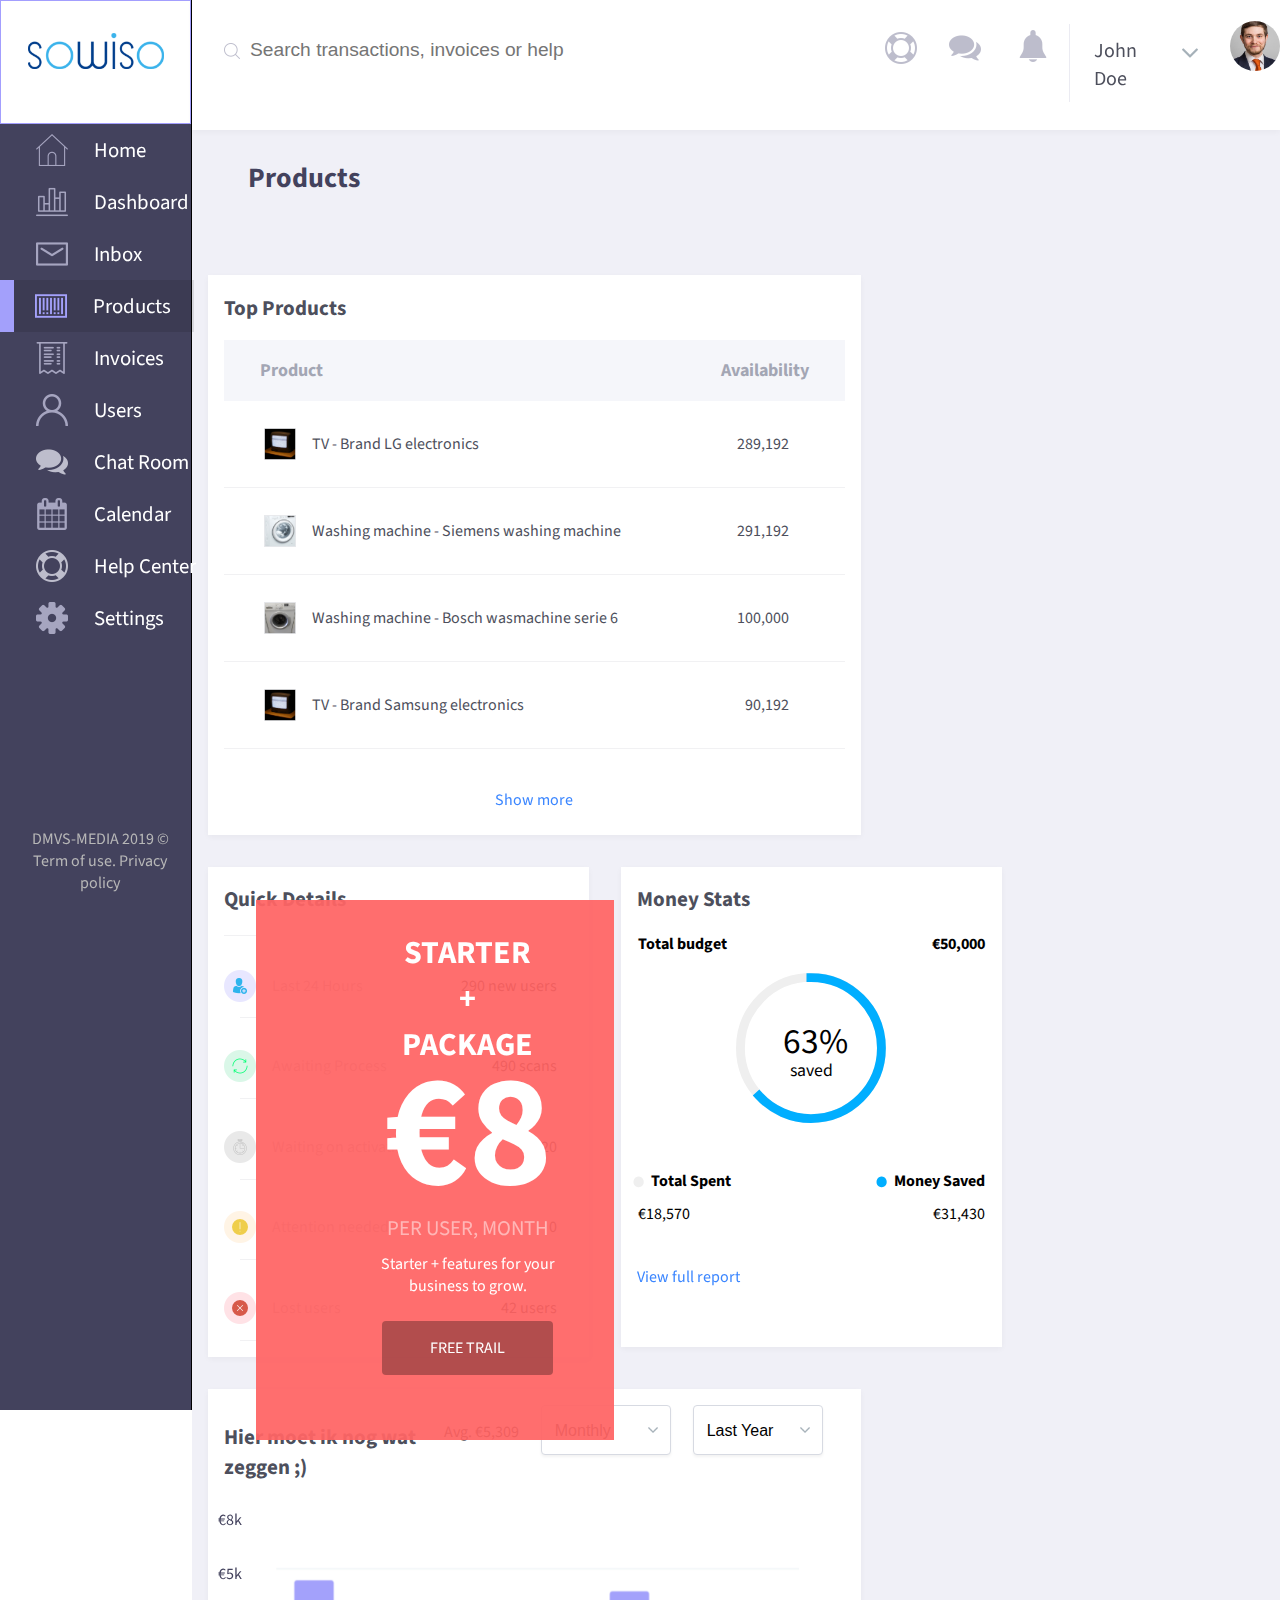
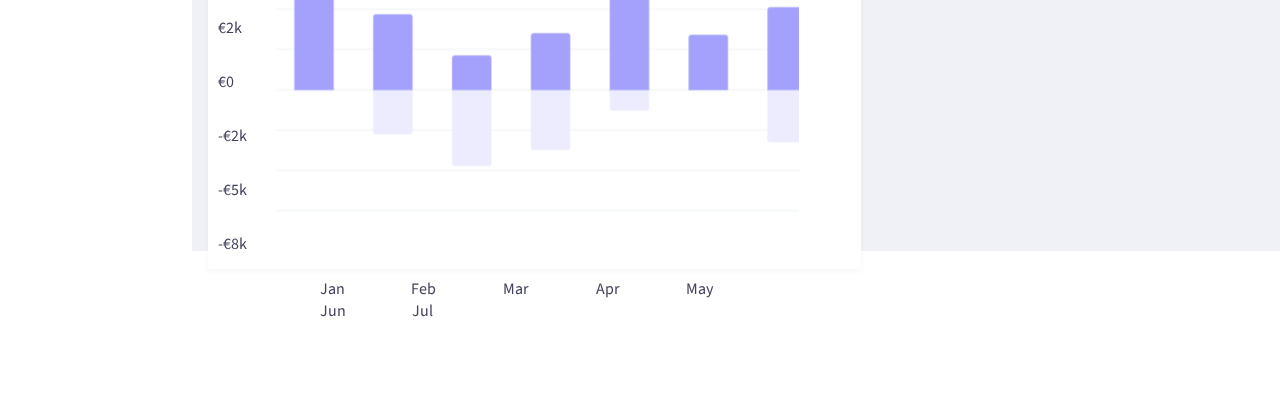
==== index.html @ 72459240 "Products pagina klaar" ====
<!DOCTYPE html>
<html lang="en">

<head>
    <meta charset="UTF-8">
    <meta name="viewport" content="width=device-width, initial-scale=1.0">
    <meta http-equiv="X-UA-Compatible" content="ie=edge">
    <title>Products</title>
    <link rel="stylesheet" href="css/main.css">
    <link rel="stylesheet" href="css/products.css">
    <link rel="stylesheet" href="css/progresscircle.css">

</head>

<body>

    <div class="container">
        <nav>
            <div class="navContent">
                <div class="logo">
                    <img src="images/Logo SoWISO.png" alt="logo">
                </div>

                <a href="#">
                    <span id="homeLink" class="link--text">Home</span>
                </a>
                <a href="dashboard.html">
                    <span id="dashboardLink" class="link--text">Dashboard</span>
                </a>
                <a href="#">
                    <span id="inboxLink" class="link--text">Inbox</span>
                </a>
                <a href="index.html" id="current">
                    <span id="productsLink" class="link--text">Products</span>
                </a>
                <a href="#">
                    <span id="invoicesLink" class="link--text">Invoices</span>
                </a>
                <a href="#">
                    <span id="usersLink" class="link--text">Users</span>
                </a>
                <a href="#">
                    <span id="chatLink" class="link--text">Chat Room</span>
                </a>
                <a href="#">
                    <span id="calendarLink" class="link--text">Calendar</span>
                </a>
                <a href="#">
                    <span id="supportLink" class="link--text">Help Center</span>
                </a>
                <a href="#">
                    <span id="settingsLink" class="link--text">Settings</span>
                </a>

                <p id="copyright">DMVS-MEDIA 2019 &copy;<br> <span>Term of use.</span> <span>Privacy policy</span></p>
            </div>
        </nav>

        <div class="wrapper">

            <div class="topBar">
                <form action="">
                    <label for="search"></label>
                    <input type="search" name="search" id="search" placeholder="Search transactions, invoices or help">
                </form>
                <div class="icons">
                    <img src="images/support.png" alt="support">
                    <img src="images/chat.png" alt="chat">
                    <div class="dropdown">
                        <a href="#"><img src="images/notification.png" alt="notifcations" class="dropbtn"></a>
                        <div class="dropdown-content">
                            <div>
                                <h2>Notifications</h2>
                            </div>
                            <a href="#">
                                <h3>25+ New Users - Amsterdam Zuidoost</h3>
                                <p>Dear John Doe, There 25+ new users in your Amsterdam Area</p>
                            </a>
                            <a href="#">
                                <h3>25+ New Users - Amsterdam Noord</h3>
                                <p>Are you available later today to chat?</p>
                            </a>
                            <a href="#">
                                <h3>100+ New Users - Amsterdam Zuidoost</h3>
                                <p>I will be unavailable until after 5pm today.</p>
                            </a>
                            <a href="#">
                                <h3>Alert!!! You have a new area to advertise</h3>
                                <p>Important!</p>
                            </a>
                            <a href="#">
                                <h3>10,000+ New Users - The Netherlands</h3>
                                <p>FYI there 10,000+ users in The Netherlands.</p>
                            </a>
                            <div>
                                <a href="#">See all</a>
                            </div>
                        </div>
                    </div>
                </div>
                <div class="account">
                    <div class="dropdown">
                        <a href="#" class="dropbtn">John Doe</a>
                        <div class="dropdown-content">
                            <div>
                                <span>Status:</span> <span>Online</span>
                            </div>
                            <a href="#">
                                Account settings
                            </a>
                            <a href="#">
                                Feedback
                            </a>
                            <a href="#">
                                Logout
                            </a>
                        </div>
                    </div>
                    <span class="arrow"></span>
                    <div class="profilePicture">
                        <img src="images/avatar.jpg" alt="profile picture">
                    </div>
                </div>
            </div>

            <h1 id="pageTitle">Products</h1>

            <div class="content">

                <div class="topProducts big">
                    <div class="itemContent">
                        <h2 class="contentTitle">Top Products</h2>
                        <table>
                            <thead>
                                <tr>
                                    <td>Product</td>
                                    <td>Availability</td>
                                </tr>
                            </thead>
                            <tbody>
                                <tr>
                                    <td class="product product1">TV - Brand LG electronics</td>
                                    <td>289,192</td>
                                </tr>
                                <tr>
                                    <td class="product product2">Washing machine - Siemens washing machine</td>
                                    <td>291,192</td>
                                </tr>
                                <tr>
                                    <td class="product product3">Washing machine - Bosch wasmachine serie 6</td>
                                    <td>100,000</td>
                                </tr>
                                <tr>
                                    <td class="product product4">TV - Brand Samsung electronics</td>
                                    <td>90,192</td>
                                </tr>
                            </tbody>
                        </table>
                        <a href="#" class="topProducts--link">Show more</a>
                    </div>
                </div>

                <div class="quickDetails small">
                    <div class="itemContent">
                        <h2 class="contentTitle">Quick Details</h2>

                        <div class="quickDetails--item">
                            <span class="newUsers">Last 24 Hours</span>
                            <span>290 new users</span>
                        </div>
                        <div class="quickDetails--item">
                            <span class="scans">Awaiting Process</span>
                            <span>490 scans</span>
                        </div>
                        <div class="quickDetails--item">
                            <span class="waiting">Waiting on activation</span>
                            <span>20</span>
                        </div>
                        <div class="quickDetails--item">
                            <span class="attention">Attention needed</span>
                            <span>0</span>
                        </div>
                        <div class="quickDetails--item">
                            <span class="lostUsers">Lost users</span>
                            <span>42 users</span>
                        </div>
                    </div>
                </div>

                <div class="moneyStats small">
                    <div class="itemContent">
                        <div class="adCorner">
                            <div class="adCorner__content">
                                <span id="closeAd">x</span>
                                <h2 class="adCorner--title">STARTER + PACKAGE</h2>
                                <span class="adCorner--price">€8</span>
                                <span class="adCorner--subText">PER USER, MONTH</span>
                                <span class="adCorner--description">Starter + features for your business to
                                    grow.</span>
                                <a href="#" target="_blank" class="adCorner--CTA">
                                    <span class="adCorner--CTA__text">FREE TRAIL</span>
                                </a>
                            </div>
                        </div>
                        <h2 class="contentTitle">Money Stats</h2>
                        <table>
                            <thead>
                                <tr>
                                    <td>Total budget</td>
                                    <td>€50,000</td>
                                </tr>
                            </thead>
                            <tbody>
                                <tr>
                                    <td colspan="2">
                                        <div class="circlechart" data-percentage="63">
                                            saved
                                        </div>
                                    </td>
                                </tr>
                            </tbody>
                            <tfoot>
                                <tr>
                                    <td>Total Spent</td>
                                    <td>Money Saved</td>
                                </tr>
                                <tr>
                                    <td>€18,570</td>
                                    <td>€31,430</td>
                                </tr>
                            </tfoot>
                        </table>
                        <a href="#" class="moneyStats--link">View full report</a>
                    </div>
                </div>

                <div class="nogIets big">
                    <div class="itemContent">
                        <h2 class="contentTitle">Hier moet ik nog wat zeggen ;)</h2>
                        <p id="avg">Avg. €5,309</p>

                        <select name="" id="">
                            <option value="monthly" selected>Monthly</option>
                        </select>
                        <select name="" id="">
                            <option value="lastYear" selected>Last Year</option>
                        </select>

                        <div class="chart">
                            <div class="chartContent"></div>
                            <div class="yas">
                                <span>€8k</span>
                                <span>€5k</span>
                                <span>€2k</span>
                                <span>€0</span>
                                <span>-€2k</span>
                                <span>-€5k</span>
                                <span>-€8k</span>
                            </div>
                            <div class="xas">
                                <span>Jan</span>
                                <span>Feb</span>
                                <span>Mar</span>
                                <span>Apr</span>
                                <span>May</span>
                                <span>Jun</span>
                                <span>Jul</span>
                            </div>
                        </div>
                    </div>
                </div>
            </div>
        </div>
    </div>

    <script src="js/main.js"></script>
    <script src="https://code.jquery.com/jquery-3.3.1.slim.min.js"
        integrity="sha384-q8i/X+965DzO0rT7abK41JStQIAqVgRVzpbzo5smXKp4YfRvH+8abtTE1Pi6jizo" crossorigin="anonymous">
    </script>
    <script src="js/progresscircle.js"></script>

    <script>
        $(document).ready(function () {
            $(function () {
                $('.circlechart').circlechart();
            });
        });
    </script>
</body>

</html>
---- css/main.css ----
@import url('https://fonts.googleapis.com/css?family=Source+Sans+Pro&display=swap');

html {
    height: 100%;
}

body {
    height: 100%;
    margin: 0;
    padding: 0;
    font-family: 'Source Sans Pro', sans-serif;
}

.container {
    height: 100%;
    display: grid;
    grid-template-columns: 15% auto;
}

nav {
    height: 1410px;
    border-right: 1px solid black;
    background: #43425D;
}

.navContent {
    position: sticky;
    top: 0;
    left: 0;
}

.navContent a {
    color: #FFFFFF;
    text-decoration: none;
    font-size: 1.3em;
    display: block;
    width: 100%;
    height: 2.5em;
}

.navContent .link--text {
    position: relative;
    top: .6em;
    left: 1em;
}

.navContent a .link--text:before {
    content: '';
    padding: 1.5em;
    margin: 0 .5em 0 0;
    background-repeat: no-repeat;
    background-position: center center;
}

.navContent a:nth-of-type(1) .link--text:before {
    background-image: url(../images/navIcons/home.png);
}

.navContent a:nth-of-type(2) .link--text:before {
    background-image: url(../images/navIcons/dashboard.png);
}

.navContent a:nth-of-type(3) .link--text:before {
    background-image: url(../images/navIcons/inbox.png);
}

.navContent a:nth-of-type(4) .link--text:before {
    background-image: url(../images/navIcons/products.png);
}

.navContent a:nth-of-type(5) .link--text:before {
    background-image: url(../images/navIcons/invoices.png);
}

.navContent a:nth-of-type(6) .link--text:before {
    background-image: url(../images/navIcons/users.png);
}

.navContent a:nth-of-type(7) .link--text:before {
    background-image: url(../images/chat.png);
}

.navContent a:nth-of-type(8) .link--text:before {
    background-image: url(../images/navIcons/calendar.png);
}

.navContent a:nth-of-type(9) .link--text:before {
    background-image: url(../images/support.png);
}

.navContent a:nth-of-type(10) .link--text:before {
    background-image: url(../images/navIcons/settings.png);
}


#current {
    border-left: #A3A0FB .7em solid;
    background: #0000001A;
    width: 94%;
}

#current .link--text {
    left: .3em;
}

.navContent #copyright {
    position: absolute;
    top: 92vh;
    left: 1.5em;
    text-align: center;
    max-width: 80%;
    margin: 0 auto;
    color: #B7B7B7;
}

.navContent .logo {
    background: #FFFFFF;
    border: 1px solid #A39EFE;
    height: 13.5vh;
    text-align: center;
}

.logo img {
    margin: 2em auto;
}

#copyright span {
    cursor: pointer;
}

.wrapper {
    height: 100%;
    display: grid;
    grid-template-rows: 7% 7% auto;
}

.topBar {
    position: sticky;
    top: 0;
    z-index: 1;
    background: #FFFFFF;
    box-shadow: 0px 2px 6px #0000000A;
    display: grid;
    grid-template-columns: 60% auto auto;
}

.topBar .icons {
    display: flex;
    justify-content: end;
    max-height: 60%;
    border-right: 1px solid #EBEBF2;
    margin: 1.5em;
}

.icons img {
    max-height: 32px;
    margin: .5em 1em;
    cursor: pointer;
}

#search {
    width: 70%;
    border: none;
    margin: 2em 0;
    font-size: 1.2em
}

label[for=search] {
    margin: 0 .5em 0 2em;
}

label[for=search]:before {
    content: "";
    background: url(../images/search.png);
    background-position: center center;
    background-repeat: no-repeat;
    background-size: contain;
    padding: .5em;
}


/*----------------------------------------------------------------------------*/

/* The dropdown container */
.icons .dropdown {
    overflow: hidden;
}

/* Dropdown button */
.icons .dropdown .dropbtn {
    font-size: 20px;
    border: none;
    outline: none;
    color: #d1e8e2;
    background-color: inherit;
    font-family: inherit;
    margin: 0;
    width: min-content;
    margin: .3em 1em;
}

/* Dropdown content (hidden by default) */
.icons .dropdown-content {
    display: none;
    position: absolute;
    background-color: #FFFFFF;
    min-width: 100px;
    box-shadow: 0px 2px 10px #00000027;
    z-index: 1;
}

.icons .dropdown-content {
    top: 4.5em;
    right: 13em;
}

/* Links inside the dropdown */
.icons .dropdown-content a {
    float: none;
    color: #4D4F5C;
    background-color: #FAFAFA;
    padding: 1px 16px;
    text-decoration: none;
    display: block;
    text-align: left;
}

icons .dropdown-content a {
    background-color: #FFFFFF;
}

.icons .dropdown-content a p {
    color: #43425D;
}

.icons .dropdown-content div {
    text-align: center;
    color: #4D4F5C;
    background: white;
}

.icons .dropdown-content div a {
    text-align: center;
    color: #3B86FF;
    background: white;
    padding: 1em;
}

/* Add a grey background color to dropdown links on hover */
.icons .dropdown-content a:hover {
    background-color: rgba(100, 100, 100, 0.5);
}

/* Show the dropdown menu on hover */
.icons .dropdown:hover .dropdown-content {
    display: block;
    border-radius: 4px;
}

/*----------------------------------------------------------------------------*/

.account {
    display: flex;
    margin: 2.3em 0;
}

.account a {
    text-decoration: none;
    color: #4D4F5C;
}

.account .dropdown:hover+.arrow {
    background-image: url(../images/upArrow.png);
}

.account .arrow {
    position: relative;
    right: 2em;
    top: -.75em;
    background-image: url(../images/downArrow.png);
    background-repeat: no-repeat;
    background-size: contain;
    background-position: center center;
    padding: 0 .5em;
}

.account .profilePicture img {
    width: 50px;
    height: 50px;
    position: relative;
    top: -1em;
    border-radius: 50%;
    object-fit: cover;
}

/*----------------------------------------------------------------------------*/

/* The dropdown container */
.account .dropdown {
    overflow: hidden;
    padding-right: 50px;
}

/* Dropdown button */
.account .dropdown .dropbtn {
    font-size: 20px;
    border: none;
    outline: none;
    color: #4D4F5C;
    background-color: inherit;
    font-family: inherit;
    margin: 0;
}

/* Dropdown content (hidden by default) */
.account .dropdown-content {
    display: none;
    position: absolute;
    background-color: #FFFFFF;
    min-width: 200px;
    box-shadow: 0px 2px 10px #00000027;
    z-index: 1;
    top: 4em;
    right: 6em;
}

/* Links inside the dropdown */
.account .dropdown-content a,
.account .dropdown-content div {
    float: none;
    color: #4D565C;
    padding: 15px 16px;
    text-decoration: none;
    display: block;
    border-bottom: 1px solid #F1F1F3;
    width: 60%;
    margin: 0 auto;
    text-align: center;
}

.account .dropdown-content a:last-of-type {
    border-bottom: none;
}

.account .dropdown-content span:first-of-type {
    color: #4D565C;
}

.account .dropdown-content span:last-of-type {
    color: #007C0A;
}

.account .dropdown-content span {
    font-weight: bold;
    cursor: default;
}

/* Add a grey background color to dropdown links on hover */
.account .dropdown-content a:hover {
    color: black;
}

/* Show the dropdown menu on hover */
.account .dropdown:hover .dropdown-content {
    display: block;
    border-radius: 4px;
}


/*----------------------------------------------------------------------------*/


.wrapper {
    background: #F0F0F7;
    height: 100%;
}

#pageTitle {
    margin: 1em 2em;
    color: #43425D;
    font-size: 28px;
}
---- css/products.css ----
#productsLink:before {
  background-image: url(../images/navIcons/productsCurrent.png);
}

.content {
  display: flex;
  flex-wrap: wrap;
  /*   display: grid;
  grid-template-areas: "top top quick"
                       "money other other";
  grid-gap: 1em; */
  height: 100%;
  /*   margin: 0 1em; */
}

.content div {
  margin: 1em;
}

.big {
  width: 60%;
}

.small {
  width: 35%;
}

.contentTitle {
  color: #4D4F5C;
  font-size: 21px;
  text-align: left;
}

.topProducts,
.quickDetails,
.moneyStats,
.nogIets {
  background: #FFFFFF;
  box-shadow: 0px 2px 6px #0000000A;
}

.topProducts {
  grid-area: top;
  text-align: center;
  padding-bottom: 3em;
}

.quickDetails {
  grid-area: quick;
}

.moneyStats {
  grid-area: money;
}

.nogIets {
  grid-area: other;
}

.topProducts table {
  width: 100%;
  border-collapse: collapse;
}

.topProducts thead {
  background: #F5F6FA;
  color: #A3A6B4;
  font-weight: bold;
  font-size: 18px;
}

.topProducts thead td {
  padding: 1em 2em;
}

.topProducts tbody td {
  padding: 2em 3.5em;
}

.topProducts td:first-of-type {
  text-align: left;
}

.topProducts td:last-of-type {
  text-align: right;
}

.topProducts tbody {
  color: #4D4F5C;
}

.topProducts tbody tr {
  border-bottom: 1px solid #F1F1F3;
}

.topProducts .product1:before {
  content: "";
  background: url(../images/Product.Img.png);
  background-position: center center;
  background-repeat: no-repeat;
  background-size: contain;
  position: relative;
  right: 1em;
  padding: 1em;
}

.topProducts .product2:before {
  content: "";
  background: url(../images/Product.Img-1.png);
  background-position: center center;
  background-repeat: no-repeat;
  background-size: contain;
  position: relative;
  right: 1em;
  padding: 1em;
}

.topProducts .product3:before {
  content: "";
  background: url(../images/Product.Img-2.png);
  background-position: center center;
  background-repeat: no-repeat;
  background-size: contain;
  position: relative;
  right: 1em;
  padding: 1em;
}

.topProducts .product4:before {
  content: "";
  background: url(../images/Product.Img.png);
  background-position: center center;
  background-repeat: no-repeat;
  background-size: contain;
  position: relative;
  right: 1em;
  padding: 1em;
}

.topProducts--link,
.moneyStats--link {
  color: #3B86FF;
  text-decoration: none;
  width: 100%;
  position: relative;
  top: 2.5em;
}

.quickDetails h2,
.quickDetails--item {
  padding-bottom: 1em;
  border-bottom: 1px solid #F1F1F3;
}

.quickDetails--item {
  padding: 1.3em 0;
}

.quickDetails--item span:first-of-type {
  color: rgba(77, 79, 92, .5);
  text-align: left;
}

.quickDetails--item span:first-of-type:before {
  content: "";
  background-position: center center;
  background-repeat: no-repeat;
  background-size: contain;
  position: relative;
  right: 1em;
  padding: 1em;
}

.quickDetails--item .newUsers:before {
  background: url(../images/new-user1.png);
}

.quickDetails--item .scans:before {
  background: url(../images/recycle1.png);
}

.quickDetails--item .waiting:before {
  background: url(../images/timer1.png);
}

.quickDetails--item .attention:before {
  background: url(../images/warning1.png);
}

.quickDetails--item .lostUsers:before {
  background: url(../images/error1.png);
}

.quickDetails--item span:last-of-type {
  text-align: right;
  float: right;
}

.moneyStats table {
  text-align: center;
  border-collapse: collapse;
  width: 100%;
}

.moneyStats thead td:first-of-type,
.moneyStats tfoot td:first-of-type {
  text-align: left;
}

.moneyStats thead td:last-of-type,
.moneyStats tfoot td:last-of-type {
  text-align: right;
}

.moneyStats tfoot tr:first-of-type td:first-of-type:before {
  content: '\2022';
  font-size: 2.4em;
  position: relative;
  top: .15em;
  right: .15em;
  color: #efefef;
}

.moneyStats tfoot tr:first-of-type td:last-of-type:before {
  content: '\2022';
  font-size: 2.4em;
  position: relative;
  top: .15em;
  right: .15em;
  color: rgb(0, 174, 255);
}

.moneyStats thead,
.moneyStats tfoot tr:first-of-type {
  font-weight: bold;
}


.adCorner {
  background: rgba(255, 101, 101, .94);
  position: absolute;
  left: 15em;
  width: 28%;
  height: 60vh;
  z-index: 1;
}

#closeAd {
  color: white;
  font-size: 2em;
  position: relative;
  left: 6em;
  top: .5em;
  cursor: pointer;
}

.adCorner__content {
  display: inline-block;
  margin: 0 auto;
  max-width: 100%;
  text-align: center;
  position: relative;
  left: 3em;
  bottom: 2em;
}

.adCorner--title {
  max-width: 50%;
  margin: 1em auto 0;
  color: white;
  font-weight: bold;
  font-size: 2em;
  position: relative;
  bottom: 1em;
}

.adCorner--price {
  text-align: center;
  color: white;
  font-weight: bold;
  font-size: 10em;
  display: block;
  position: relative;
  bottom: .5em;
}

.adCorner--subText {
  color: rgba(255, 255, 255, .5);
  text-align: center;
  display: block;
  font-size: 1.3em;
  position: relative;
  bottom: 5.5em;
}

.adCorner--description {
  display: block;
  width: 60%;
  text-align: center;
  margin: 0 auto;
  position: relative;
  bottom: 6.5em;
  color: #FFFFFF;
}

.adCorner--CTA {
  background: rgba(0, 0, 0, .3);
  padding: 1em 3em;
  border-radius: 4px;
  position: relative;
  bottom: 4em;
  text-decoration: none;
}

.adCorner--CTA__text {
  color: #FFFFFF;
}

select {
  box-shadow: 0px 2px 3px #0000000D;
  border: 1px solid #D7DAE2;
  border-radius: 4px;
  width: 130px;
  height: 50px;
  font-size: 16px;
  padding: .6em 1.4em .5em .8em;
  margin: 0;
  -moz-appearance: none;
  -webkit-appearance: none;
  appearance: none;
  background: white;
  background-image: url('../images/downArrow.png'),
    linear-gradient(to bottom, #ffffff 0%, #FFFFFF 100%);
  background-repeat: no-repeat, repeat;
  background-position: right .7em top 50%, 0 0;
  background-size: .65em auto, 100%;
}

.nogIets,
.moneyStats {
  height: 30em;
}

.nogIets .itemContent {
  display: grid;
  grid-template-columns: auto auto auto auto;
  grid-template-rows: auto 1fr;
}

.chart {
  grid-column-start: 1;
  grid-column-end: 5;
  background-image: url(../images/chart.png);
  /*   background: red; */
  background-repeat: no-repeat;
  background-size: contain;
  background-position: 2em center;
  max-height: 70%;
  max-width: 90%;
}


.yas span {
  max-height: min-content;
  color: #43425D;
  bottom: 2.4em;
  right: 2.4em;
  display: block;
  position: relative;
  margin: 2em 0;
}


.xas span {
  color: #43425D;
  position: relative;
  bottom: 3em;
  left: 2em;
  margin: 1.99em;
}
---- css/progresscircle.css ----
/**
 * Inspiration for this project found at:
 * https://markus.oberlehner.net/blog/pure-css-animated-svg-circle-chart
 * 1. The `reverse` animation direction plays the animation backwards
 *    which makes it start at the stroke offset 100 which means displaying
 *    no stroke at all and animating it to the value defined in the SVG
 *    via the inline `stroke-dashoffset` attribute.
 * 2. Rotate by -90 degree to make the starting point of the
 *    stroke the top of the circle.
 * 3. Using CSS transforms on SVG elements is not supported by Internet Explorer
 *    and Edge, use the transform attribute directly on the SVG element as a
 * .  workaround.
 */

.circle-chart {
  width: 150px;
  height: 150px;
}

.circle-chart__circle {
  stroke: #00acc1;
  stroke-width: 2;
  stroke-linecap: square;
  fill: none;
  animation: circle-chart-fill 2s reverse;
  /* 1 */
  transform: rotate(-90deg);
  /* 2, 3 */
  transform-origin: center;
  /* 4 */
}

/**
 * 1. Rotate by -90 degree to make the starting point of the
 *    stroke the top of the circle.
 * 2. Scaling mirrors the circle to make the stroke move right
 *    to mark a positive chart value.
 * 3. Using CSS transforms on SVG elements is not supported by Internet Explorer
 *    and Edge, use the transform attribute directly on the SVG element as a
 * .  workaround.
 */

.circle-chart__circle--negative {
  transform: rotate(-90deg) scale(1, -1);
  /* 1, 2, 3 */
}

.circle-chart__background {
  stroke: #efefef;
  stroke-width: 2;
  fill: none;
}

.circle-chart__info {
  /*   animation: circle-chart-appear 2s forwards; */
  opacity: 1;
  /*   transform: translateY(0.3em); */
}

.circle-chart__percent {
  alignment-baseline: central;
  text-anchor: middle;
  font-size: 8px;
}

.circle-chart__subline {
  alignment-baseline: central;
  text-anchor: middle;
  font-size: 4px;
}

.success-stroke {
  stroke: rgb(0, 174, 255);
}

.warning-stroke {
  stroke: #ffbb33;
}

.danger-stroke {
  stroke: #ff4444;
}

@keyframes circle-chart-fill {
  /*   to { stroke-dasharray: 0 100; } */
}

@keyframes circle-chart-appear {
  to {
    opacity: 1;
    transform: translateY(0);
  }
}
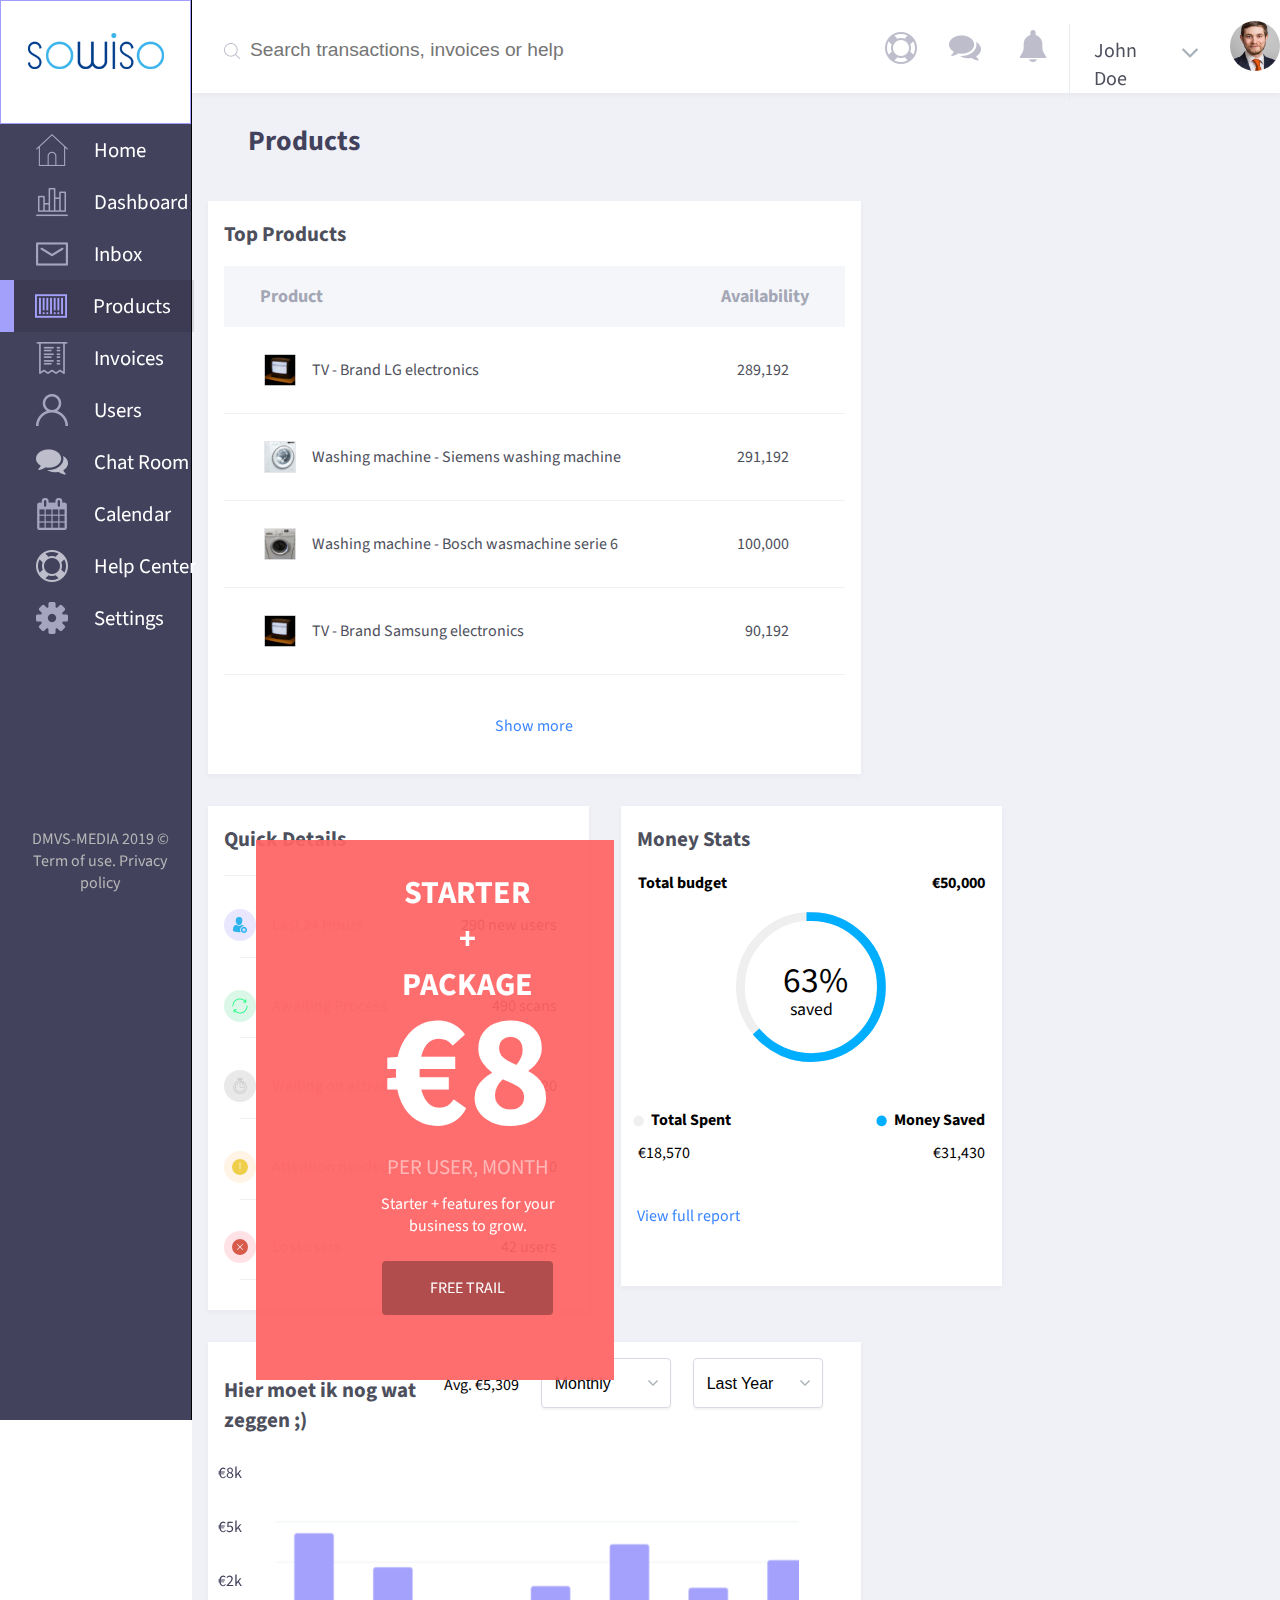
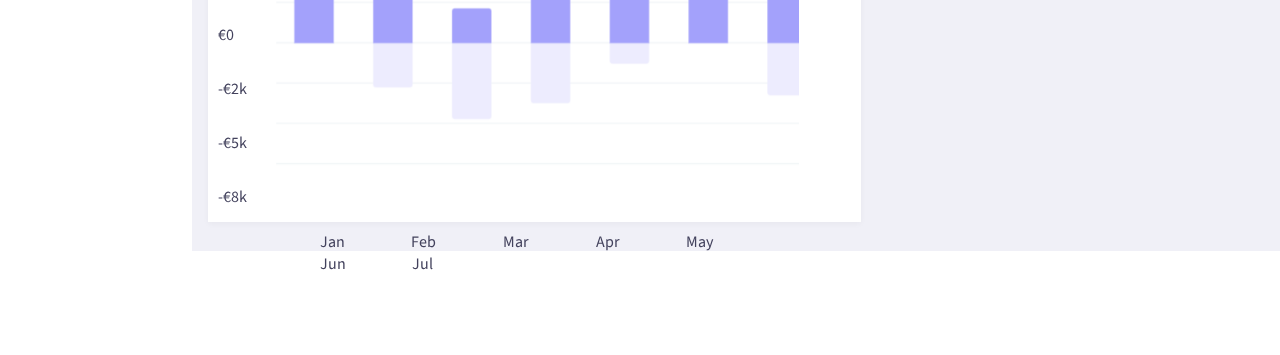
==== commit 8f440659: "done" ====
--- a/index.html
+++ b/index.html
@@ -18,38 +18,49 @@
         <nav>
             <div class="navContent">
                 <div class="logo">
-                    <img src="images/Logo SoWISO.png" alt="logo">
+                    <img class="theLogo" src="images/Logo SoWISO.png" alt="logo">
+                    <img class="hamburger" src="images/menu.png" alt="">
                 </div>
 
                 <a href="#">
                     <span id="homeLink" class="link--text">Home</span>
+                    <img class="smallNavImage" src="images/navIcons/home.png" alt="">
                 </a>
                 <a href="dashboard.html">
                     <span id="dashboardLink" class="link--text">Dashboard</span>
+                    <img class="smallNavImage" src="images/navIcons/dashboard.png" alt="">
                 </a>
                 <a href="#">
                     <span id="inboxLink" class="link--text">Inbox</span>
+                    <img class="smallNavImage" src="images/navIcons/inbox.png" alt="">
                 </a>
                 <a href="index.html" id="current">
                     <span id="productsLink" class="link--text">Products</span>
+                    <img class="smallNavImage" src="images/navIcons/productsCurrent.png" alt="">
                 </a>
                 <a href="#">
                     <span id="invoicesLink" class="link--text">Invoices</span>
+                    <img class="smallNavImage" src="images/navIcons/invoices.png" alt="">
                 </a>
                 <a href="#">
                     <span id="usersLink" class="link--text">Users</span>
+                    <img class="smallNavImage" src="images/navIcons/users.png" alt="">
                 </a>
                 <a href="#">
                     <span id="chatLink" class="link--text">Chat Room</span>
+                    <img class="smallNavImage" src="images/chat.png" alt="">
                 </a>
                 <a href="#">
                     <span id="calendarLink" class="link--text">Calendar</span>
+                    <img class="smallNavImage" src="images/navIcons/calendar.png" alt="">
                 </a>
                 <a href="#">
                     <span id="supportLink" class="link--text">Help Center</span>
+                    <img class="smallNavImage" src="images/support.png" alt="">
                 </a>
                 <a href="#">
                     <span id="settingsLink" class="link--text">Settings</span>
+                    <img class="smallNavImage" src="images/navIcons/settings.png" alt="">
                 </a>
 
                 <p id="copyright">DMVS-MEDIA 2019 &copy;<br> <span>Term of use.</span> <span>Privacy policy</span></p>
@@ -111,7 +122,7 @@
                             <a href="#">
                                 Feedback
                             </a>
-                            <a href="#">
+                            <a href="logreg.html">
                                 Logout
                             </a>
                         </div>
--- a/css/main.css
+++ b/css/main.css
@@ -17,8 +17,14 @@
     grid-template-columns: 15% auto;
 }
 
+.loginContainer {
+    height: 100%;
+    display: grid;
+    grid-template-columns: 50% 50%;
+}
+
 nav {
-    height: 1410px;
+    height: 1420px;
     border-right: 1px solid black;
     background: #43425D;
 }
@@ -92,6 +98,20 @@
     background-image: url(../images/navIcons/settings.png);
 }
 
+.navContent .hamburger {
+    display: none;
+}
+
+.navContent .smallNavImage {
+    display: none;
+    position: relative;
+    left: 1.5em;
+    top: .5em;
+}
+
+.navContent #current .smallNavImage {
+    left: .8em;
+}
 
 #current {
     border-left: #A3A0FB .7em solid;
@@ -131,7 +151,7 @@
 .wrapper {
     height: 100%;
     display: grid;
-    grid-template-rows: 7% 7% auto;
+    grid-template-rows: 5% 5% auto;
 }
 
 .topBar {
